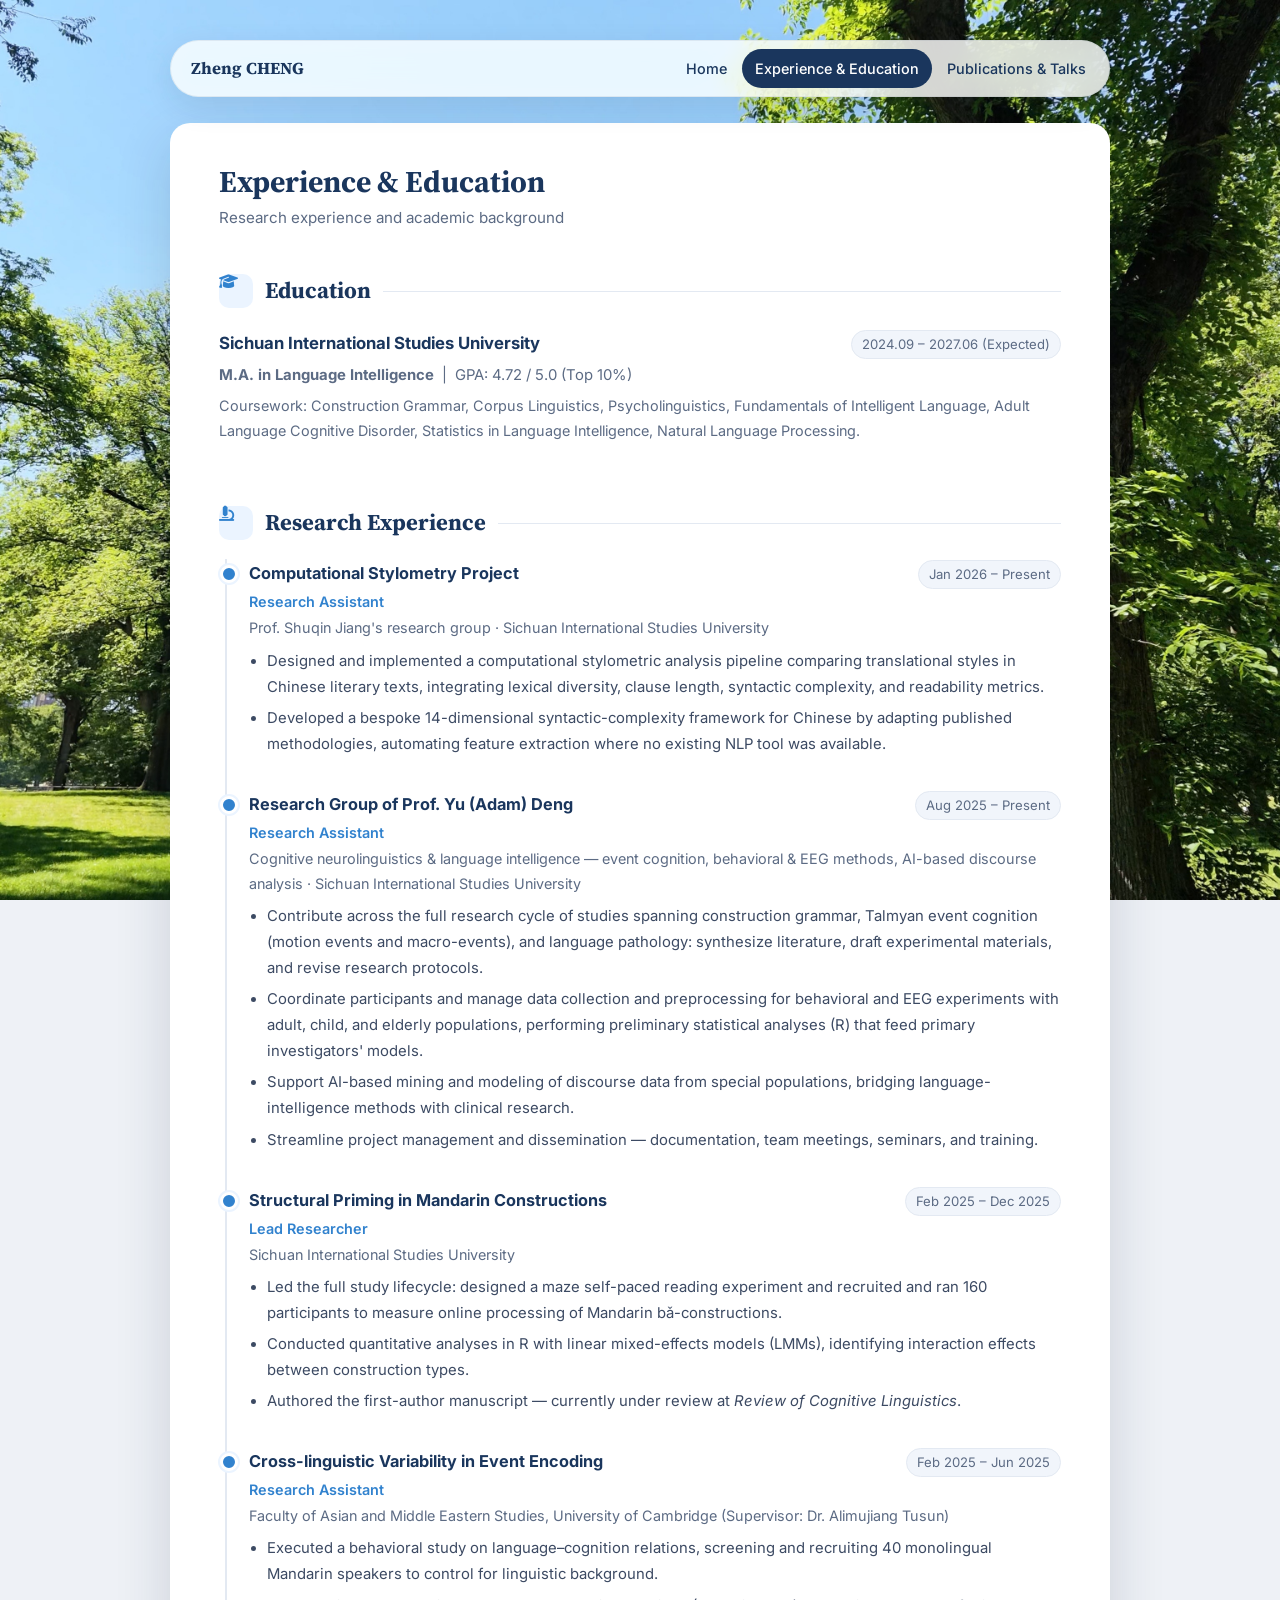
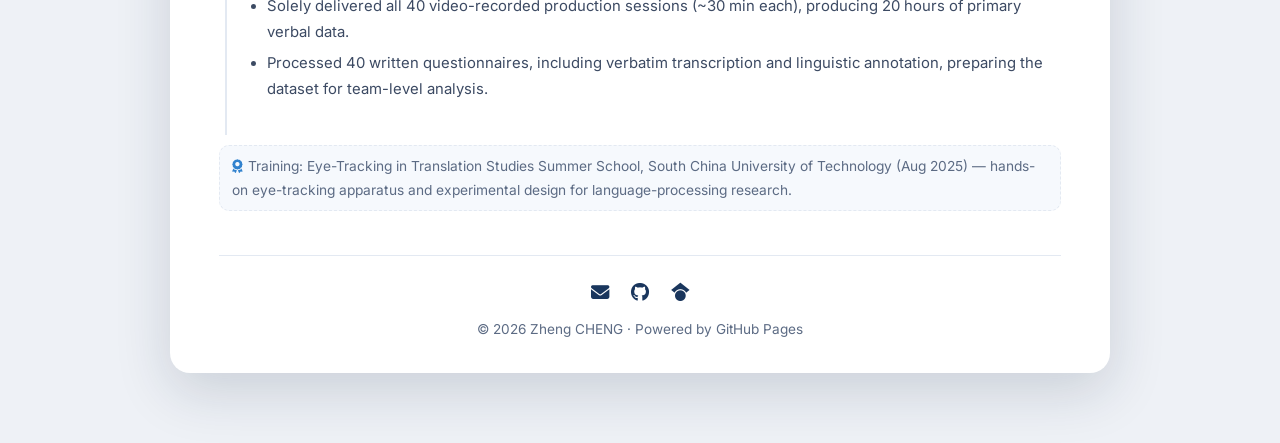
==== experience-education.html @ 296762bb "Update experience-education.html" ====
<!DOCTYPE html>
<html lang="en">
<head>
<meta charset="UTF-8">
<meta name="viewport" content="width=device-width, initial-scale=1.0">
<title>Experience &amp; Education | Zheng CHENG (William)</title>
<meta name="description" content="Research experience and education of Zheng CHENG (William) — construction grammar, psycholinguistics, event cognition.">
<!-- Same setup as index.html: optional photo.jpg / background.jpg in this folder. -->
<link rel="preconnect" href="https://fonts.googleapis.com">
<link rel="preconnect" href="https://fonts.gstatic.com" crossorigin>
<link href="https://fonts.googleapis.com/css2?family=Inter:wght@300;400;500;600;700&family=Source+Serif+4:opsz,wght@8..60,500;8..60,600;8..60,700&display=swap" rel="stylesheet">
<link rel="stylesheet" href="https://cdnjs.cloudflare.com/ajax/libs/font-awesome/6.7.2/css/all.min.css">
<link rel="stylesheet" href="style.css">
</head>
<body>

<div class="page">

  <!-- ===== top menu bar ===== -->
  <header class="topbar">
    <a class="brand" href="index.html">Zheng CHENG</a>
    <nav>
      <a href="index.html">Home</a>
      <a href="experience-education.html" class="active">Experience &amp; Education</a>
      <a href="publications-talks.html">Publications &amp; Talks</a>
    </nav>
  </header>

  <div class="card">

    <header class="page-head">
      <h1>Experience &amp; Education</h1>
      <p>Research experience and academic background</p>
    </header>

    <!-- ===== education ===== -->
    <section id="education">
      <h2><i class="fa-solid fa-graduation-cap"></i>Education</h2>

      <div class="edu">
        <div class="edu-head">
          <strong>Sichuan International Studies University</strong>
          <span class="edu-date">2024.09 – 2027.06 (Expected)</span>
        </div>
        <p class="edu-sub"><strong>M.A. in Language Intelligence</strong> &nbsp;|&nbsp; GPA: 4.72 / 5.0 (Top 10%)</p>
        <p style="font-size:.9rem;color:var(--muted);">Coursework: Construction Grammar, Corpus Linguistics, Psycholinguistics, Fundamentals of Intelligent Language, Adult Language Cognitive Disorder, Statistics in Language Intelligence, Natural Language Processing.</p>
      </div>
    </section>

    <!-- ===== research experience ===== -->
    <section id="experience">
      <h2><i class="fa-solid fa-microscope"></i>Research Experience</h2>

      <div class="exp">
        <div class="exp-head">
          <strong>Computational Stylometry Project</strong>
          <span class="edu-date">Jan 2026 – Present</span>
        </div>
        <p class="exp-role">Research Assistant</p>
        <p class="exp-org">Prof. Shuqin Jiang's research group · Sichuan International Studies University</p>
        <ul>
          <li>Designed and implemented a computational stylometric analysis pipeline comparing translational styles in Chinese literary texts, integrating lexical diversity, clause length, syntactic complexity, and readability metrics.</li>
          <li>Developed a bespoke 14-dimensional syntactic-complexity framework for Chinese by adapting published methodologies, automating feature extraction where no existing NLP tool was available.</li>
        </ul>
      </div>

      <div class="exp">
        <div class="exp-head">
          <strong>Research Group of Prof. Yu (Adam) Deng</strong>
          <span class="edu-date">Aug 2025 – Present</span>
        </div>
        <p class="exp-role">Research Assistant</p>
        <p class="exp-org">Cognitive neurolinguistics &amp; language intelligence — event cognition, behavioral &amp; EEG methods, AI-based discourse analysis · Sichuan International Studies University</p>
        <ul>
          <li>Contribute across the full research cycle of studies spanning construction grammar, Talmyan event cognition (motion events and macro-events), and language pathology: synthesize literature, draft experimental materials, and revise research protocols.</li>
          <li>Coordinate participants and manage data collection and preprocessing for behavioral and EEG experiments with adult, child, and elderly populations, performing preliminary statistical analyses (R) that feed primary investigators' models.</li>
          <li>Support AI-based mining and modeling of discourse data from special populations, bridging language-intelligence methods with clinical research.</li>
          <li>Streamline project management and dissemination — documentation, team meetings, seminars, and training.</li>
        </ul>
      </div>

      <div class="exp">
        <div class="exp-head">
          <strong>Structural Priming in Mandarin Constructions</strong>
          <span class="edu-date">Feb 2025 – Dec 2025</span>
        </div>
        <p class="exp-role">Lead Researcher</p>
        <p class="exp-org">Sichuan International Studies University</p>
        <ul>
          <li>Led the full study lifecycle: designed a maze self-paced reading experiment and recruited and ran 160 participants to measure online processing of Mandarin bǎ-constructions.</li>
          <li>Conducted quantitative analyses in R with linear mixed-effects models (LMMs), identifying interaction effects between construction types.</li>
          <li>Authored the first-author manuscript — currently under review at <em>Review of Cognitive Linguistics</em>.</li>
        </ul>
      </div>

      <div class="exp">
        <div class="exp-head">
          <strong>Cross-linguistic Variability in Event Encoding</strong>
          <span class="edu-date">Feb 2025 – Jun 2025</span>
        </div>
        <p class="exp-role">Research Assistant</p>
        <p class="exp-org">Faculty of Asian and Middle Eastern Studies, University of Cambridge (Supervisor: Dr. Alimujiang Tusun)</p>
        <ul>
          <li>Executed a behavioral study on language–cognition relations, screening and recruiting 40 monolingual Mandarin speakers to control for linguistic background.</li>
          <li>Solely delivered all 40 video-recorded production sessions (~30 min each), producing 20 hours of primary verbal data.</li>
          <li>Processed 40 written questionnaires, including verbatim transcription and linguistic annotation, preparing the dataset for team-level analysis.</li>
        </ul>
      </div>

      <p class="exp-note"><i class="fa-solid fa-award" style="color:var(--blue-600);margin-right:6px;"></i>Training: Eye-Tracking in Translation Studies Summer School, South China University of Technology (Aug 2025) — hands-on eye-tracking apparatus and experimental design for language-processing research.</p>
    </section>

    <!-- ===== footer ===== -->
    <footer>
      <div class="social">
        <a href="mailto:YGDX2013snow@gmail.com" aria-label="Email"><i class="fa-solid fa-envelope"></i></a>
        <a href="https://github.com/" target="_blank" rel="noopener" aria-label="GitHub"><i class="fa-brands fa-github"></i></a>
        <a href="#" target="_blank" rel="noopener" aria-label="Google Scholar"><i class="fa-brands fa-google-scholar"></i></a>
      </div>
      &copy; 2026 Zheng CHENG &middot; Powered by GitHub Pages
    </footer>

  </div>
</div>

</body>
</html>
---- style.css ----
/* ============================================================
   Shared styles — Zheng CHENG (William) academic homepage
   ============================================================ */
:root{
  --navy:#1a365d;
  --navy-800:#14294a;
  --blue:#2b6cb0;
  --blue-600:#3182ce;
  --blue-soft:#ebf4ff;
  --ink:#24324a;
  --muted:#5c6b84;
  --line:#e3e9f2;
  --card:#ffffff;
  --shadow:0 18px 55px rgba(20,35,60,.16);
}
*{box-sizing:border-box;margin:0;padding:0}
html{scroll-behavior:smooth}
body{
  font-family:'Inter',-apple-system,BlinkMacSystemFont,'Segoe UI',Roboto,Helvetica,Arial,sans-serif;
  color:var(--ink);
  line-height:1.75;
  /*
    ===== BACKGROUND IMAGE =====
    1. Pick any image (photo / abstract / gradient).
    2. Rename it exactly to:  background.jpg
    3. Upload it to the same folder as this page on GitHub.
    If the image is missing, the light neutral background below is
    used instead. To use a different filename, just edit the url() line.
  */
  background-color:#eef1f6;
  background-image:url("background.jpg");
  background-repeat:no-repeat;
  background-position:center center;
  background-size:cover;
  background-attachment:fixed;
  min-height:100vh;
}
.page{max-width:980px;margin:0 auto;padding:40px 20px 70px;}
.card{
  background:var(--card);
  border-radius:20px;
  padding:36px 48px 30px;
  box-shadow:var(--shadow);
  border:1px solid rgba(255,255,255,.7);
  animation:rise .5s ease-out;
}
@keyframes rise{from{opacity:0;transform:translateY(14px)}to{opacity:1;transform:none}}

/* ---------- top menu bar ---------- */
.topbar{
  position:sticky;top:12px;z-index:60;
  display:flex;align-items:center;justify-content:space-between;gap:16px;
  background:rgba(255,255,255,.82);
  backdrop-filter:blur(14px) saturate(1.5);
  -webkit-backdrop-filter:blur(14px) saturate(1.5);
  border:1px solid rgba(26,54,93,.08);
  border-radius:999px;
  padding:8px 10px 8px 20px;
  margin-bottom:26px;
  box-shadow:0 10px 30px rgba(20,35,60,.10);
}
.topbar .brand{
  font-family:'Source Serif 4',Georgia,serif;
  font-weight:700;font-size:1.05rem;
  color:var(--navy);text-decoration:none;white-space:nowrap;
}
.topbar nav{display:flex;flex-wrap:wrap;gap:2px;}
.topbar nav a{
  color:var(--navy);text-decoration:none;
  font-size:.9rem;font-weight:500;
  padding:7px 13px;border-radius:999px;transition:.2s;
}
.topbar nav a:hover{background:var(--blue-soft);color:var(--blue-600);}
.topbar nav a.active{background:var(--navy);color:#fff;}

/* ---------- page heading (sub pages) ---------- */
.page-head{margin:4px 0 22px;}
.page-head h1{
  font-family:'Source Serif 4',Georgia,serif;
  font-size:1.9rem;color:var(--navy);line-height:1.2;
}
.page-head p{color:var(--muted);font-size:.95rem;margin-top:4px;}

/* ---------- hero ---------- */
.hero{display:flex;gap:36px;align-items:flex-start;padding:8px 0 10px;}
.hero-text{flex:1;min-width:0;}
.name{
  font-family:'Source Serif 4',Georgia,serif;
  font-size:2.35rem;font-weight:700;color:var(--navy);
  line-height:1.15;letter-spacing:-.01em;
}
.name .william{color:var(--muted);font-weight:500;font-size:1.45rem;}
.subtitle{font-size:1.08rem;color:var(--blue-600);font-weight:600;margin:8px 0 2px;}
.affil{color:var(--muted);font-size:.97rem;}
.contact{list-style:none;margin-top:16px;display:flex;flex-wrap:wrap;gap:8px 22px;}
.contact li{display:flex;align-items:center;gap:9px;font-size:.92rem;color:var(--muted);}
.contact a{color:var(--navy);text-decoration:none;border-bottom:1px dashed transparent;transition:.2s;}
.contact a:hover{color:var(--blue-600);border-bottom-color:var(--blue-600);}
.contact i{width:18px;text-align:center;color:var(--blue-600);}
/*
  ===== AVATAR / PHOTO =====
  1. Put your photo in the same folder and name it exactly: photo.jpg
  2. Upload it to the same folder on GitHub.
  If it is missing, the "ZC" initials avatar is shown instead.
*/
.avatar{
  width:118px;height:118px;border-radius:34%;
  object-fit:cover;flex-shrink:0;
  border:4px solid #fff;
  box-shadow:0 12px 30px rgba(20,35,60,.20);
  background:linear-gradient(140deg,var(--navy-800),var(--blue));
}
.avatar-fallback{
  display:none;align-items:center;justify-content:center;
  font-family:'Source Serif 4',Georgia,serif;
  font-size:2.2rem;font-weight:600;color:#fff;
}

/* ---------- sections ---------- */
section{margin-top:40px;scroll-margin-top:110px;}
h2{
  display:flex;align-items:center;gap:12px;
  font-family:'Source Serif 4',Georgia,serif;
  font-size:1.42rem;color:var(--navy);margin-bottom:16px;
}
h2 i{
  display:inline-flex;align-items:center;justify-content:center;
  width:34px;height:34px;border-radius:10px;
  background:var(--blue-soft);color:var(--blue-600);
  font-size:.95rem;flex-shrink:0;
}
h2::after{content:"";flex:1;height:1px;background:var(--line);}
h3{font-size:1rem;color:var(--navy);margin:0 0 8px;}

/* ---------- interests ---------- */
.about-text{font-size:.96rem;color:#3c4a63;}
.tags{display:flex;flex-wrap:wrap;gap:8px;margin-top:14px;}
.tag{
  background:var(--blue-soft);color:var(--navy);
  border:1px solid #d6e6f8;
  padding:5px 14px;border-radius:999px;
  font-size:.87rem;font-weight:500;
}

/* ---------- education ---------- */
.edu{padding:2px 0 20px;}
.edu-head{display:flex;justify-content:space-between;align-items:baseline;gap:12px;}
.edu-head strong{font-size:1.05rem;color:var(--navy);}
.edu-date{
  flex-shrink:0;font-size:.82rem;color:var(--muted);
  background:#f1f5fb;border:1px solid var(--line);
  padding:2px 10px;border-radius:999px;white-space:nowrap;
}
.edu-sub{color:var(--muted);font-size:.93rem;margin:3px 0 5px;}

/* ---------- experience timeline ---------- */
.exp{
  position:relative;padding:0 0 28px 22px;
  border-left:2px solid var(--line);margin-left:6px;
}
.exp:last-child{padding-bottom:2px;}
.exp::before{
  content:"";position:absolute;left:-7px;top:6px;
  width:12px;height:12px;border-radius:50%;
  background:var(--blue-600);border:3px solid #fff;
  box-shadow:0 0 0 2px var(--blue-soft);
}
.exp-head{display:flex;justify-content:space-between;align-items:baseline;gap:10px;flex-wrap:wrap;}
.exp-head strong{color:var(--navy);font-size:1.02rem;}
.exp-role{color:var(--blue-600);font-weight:600;font-size:.9rem;}
.exp-org{color:var(--muted);font-size:.9rem;margin:1px 0 7px;}
.exp ul{padding-left:18px;font-size:.93rem;color:#3c4a63;}
.exp li{margin-bottom:5px;}
.exp-note{
  margin-top:10px;font-size:.86rem;color:var(--muted);
  background:#f6f9fd;border:1px dashed var(--line);
  border-radius:10px;padding:8px 12px;
}

/* ---------- publications ---------- */
.pub{
  border:1px solid var(--line);border-left:4px solid var(--blue-600);
  border-radius:10px;background:#fcfdff;
  padding:13px 16px 13px 18px;margin-bottom:10px;font-size:.94rem;
}
.pub .status{
  display:inline-block;font-size:.72rem;font-weight:600;letter-spacing:.04em;
  padding:2px 10px;border-radius:999px;margin-bottom:6px;
}
.status.under-review{background:#fef3c7;color:#92400e;}
.status.manuscript{background:#e0e7ff;color:#3730a3;}
.status.thesis{background:#dcfce7;color:#166534;}

/* ---------- talks ---------- */
.talk-list{list-style:none;}
.talk-list li{padding:10px 0;border-bottom:1px dashed var(--line);font-size:.93rem;}
.talk-list li:last-child{border-bottom:none;}
.talk-list .conf{color:var(--muted);}
.talk-list .year{float:right;color:var(--muted);font-size:.84rem;}

/* ---------- skills / badges ---------- */
.skills{display:grid;grid-template-columns:1fr 1fr;gap:14px;}
.skill-card{border:1px solid var(--line);border-radius:12px;padding:14px 16px;background:#fcfdff;}
.skill-card h3{display:flex;align-items:center;gap:9px;font-size:.95rem;}
.skill-card h3 i{color:var(--blue-600);width:17px;}
.skill-card p{font-size:.9rem;color:#3c4a63;}
.badge-list{list-style:none;display:grid;grid-template-columns:1fr 1fr;gap:6px 20px;font-size:.92rem;}
.badge-list li{display:flex;gap:9px;align-items:center;color:#3c4a63;}
.badge-list i{color:var(--blue-600);width:16px;}

/* ---------- footer ---------- */
footer{
  margin-top:44px;padding-top:20px;
  border-top:1px solid var(--line);
  text-align:center;color:var(--muted);font-size:.85rem;
}
footer .social{margin-bottom:10px;}
footer .social a{color:var(--navy);font-size:1.15rem;margin:0 9px;text-decoration:none;transition:.2s;}
footer .social a:hover{color:var(--blue-600);}

/* ---------- responsive ---------- */
@media (max-width:760px){
  .page{padding:20px 12px 56px;}
  .card{padding:26px 20px 22px;border-radius:16px;}
  .topbar{flex-direction:column;align-items:stretch;gap:8px;border-radius:18px;padding:12px 14px;}
  .topbar nav{overflow-x:auto;flex-wrap:nowrap;padding-bottom:2px;}
  .topbar nav a{white-space:nowrap;padding:6px 12px;}
  .hero{flex-direction:column-reverse;gap:18px;}
  .name{font-size:1.85rem;}
  .name .william{font-size:1.15rem;}
  .skills,.badge-list{grid-template-columns:1fr;}
  .exp-head,.edu-head{flex-direction:column;align-items:flex-start;gap:2px;}
  .talk-list .year{float:none;display:inline-block;margin-left:6px;}
  body{background-attachment:scroll;}
}
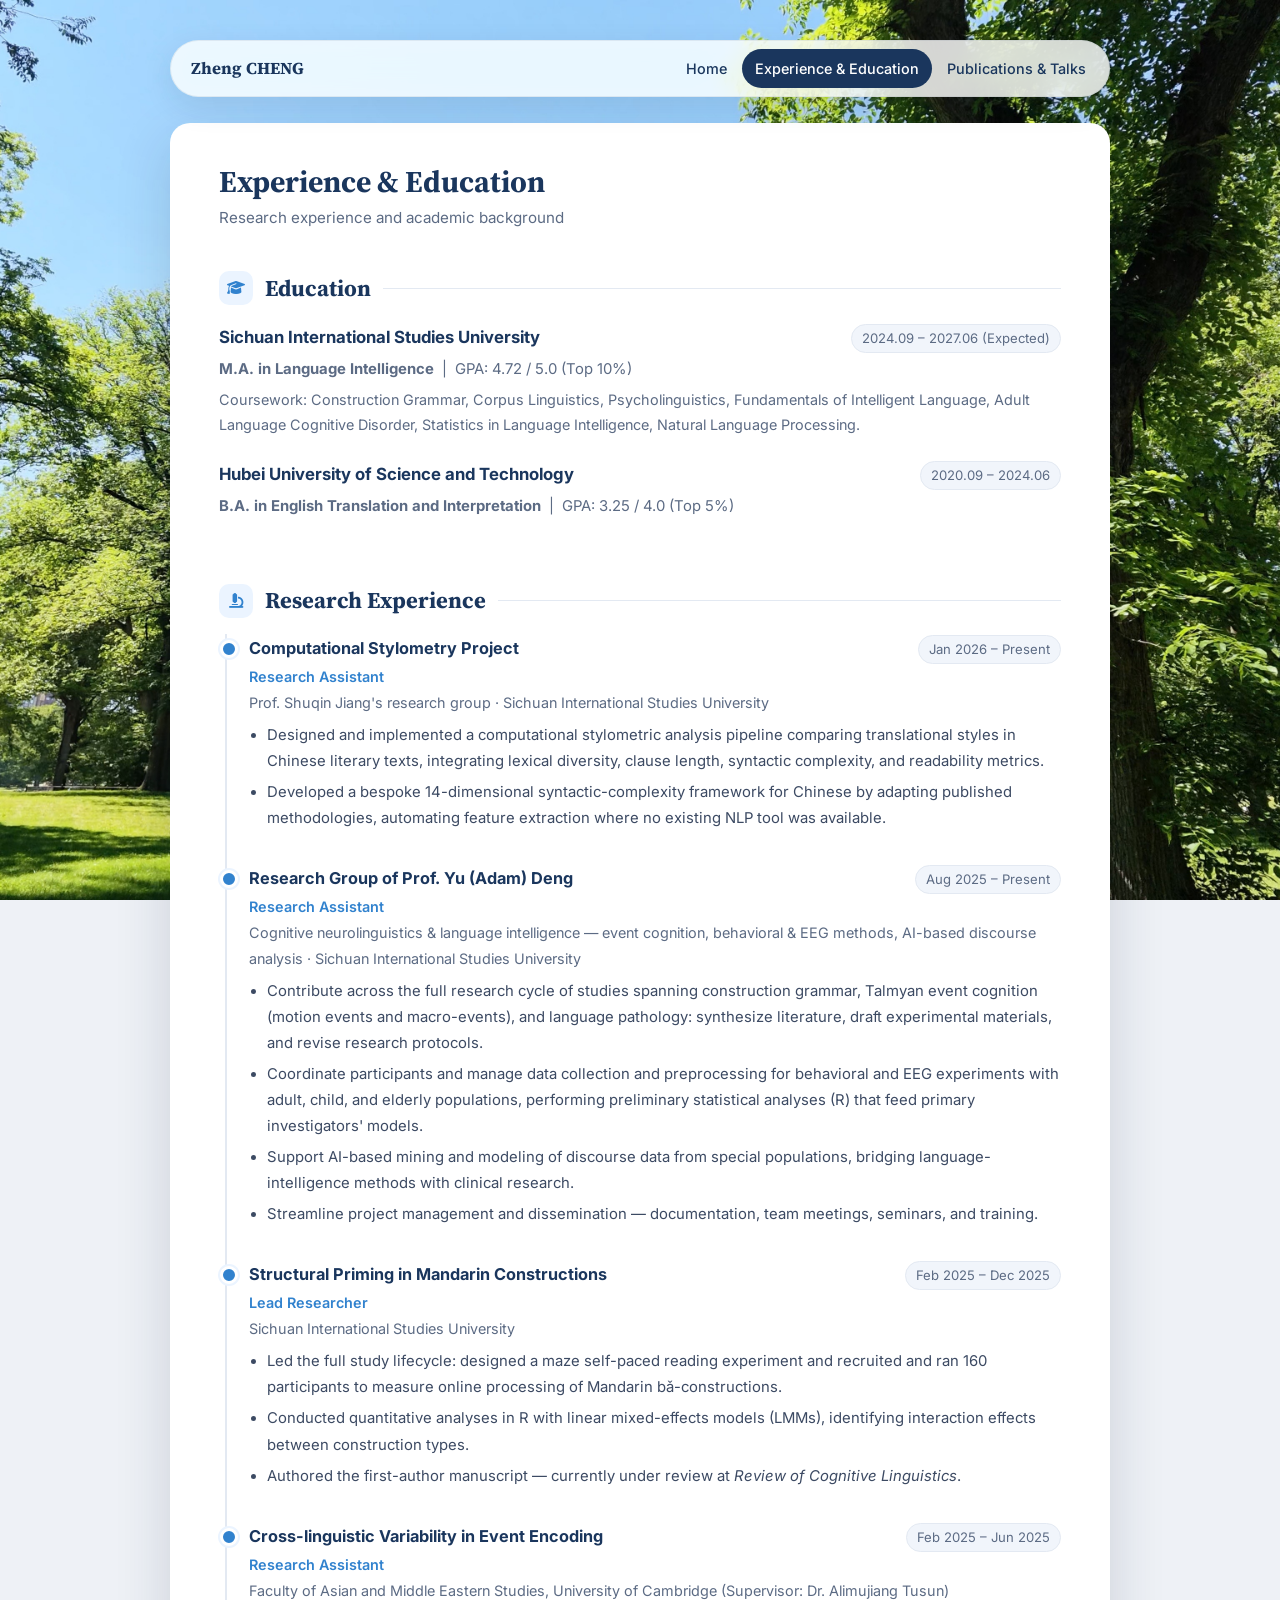
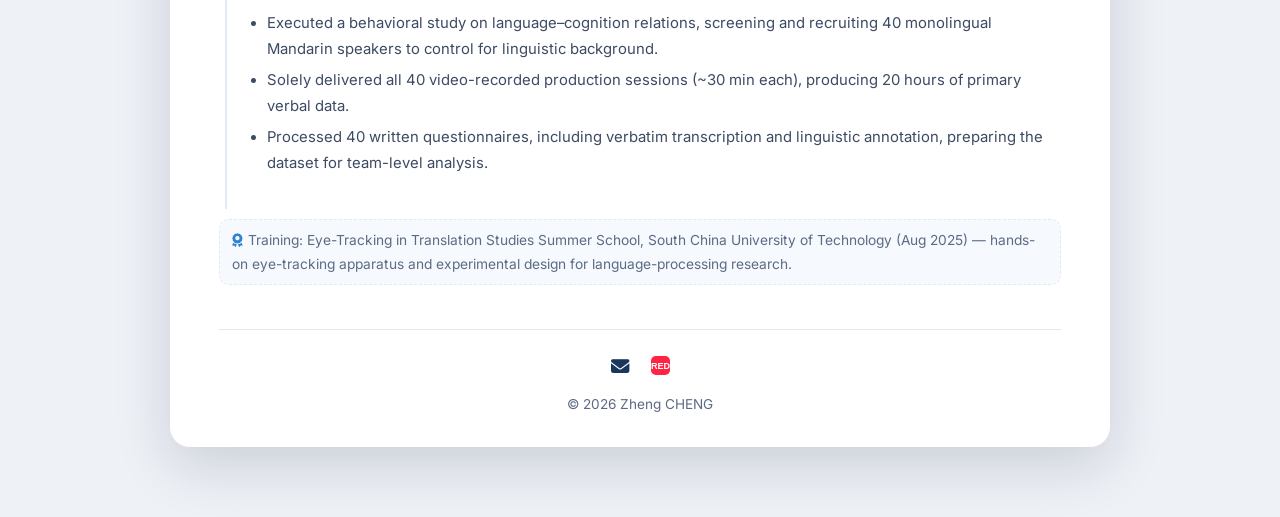
==== commit f1595e9e: "Add files via upload" ====
--- a/experience-education.html
+++ b/experience-education.html
@@ -44,6 +44,14 @@
         </div>
         <p class="edu-sub"><strong>M.A. in Language Intelligence</strong> &nbsp;|&nbsp; GPA: 4.72 / 5.0 (Top 10%)</p>
         <p style="font-size:.9rem;color:var(--muted);">Coursework: Construction Grammar, Corpus Linguistics, Psycholinguistics, Fundamentals of Intelligent Language, Adult Language Cognitive Disorder, Statistics in Language Intelligence, Natural Language Processing.</p>
+      </div>
+
+      <div class="edu">
+        <div class="edu-head">
+          <strong>Hubei University of Science and Technology</strong>
+          <span class="edu-date">2020.09 – 2024.06</span>
+        </div>
+        <p class="edu-sub"><strong>B.A. in English Translation and Interpretation</strong> &nbsp;|&nbsp; GPA: 3.25 / 4.0 (Top 5%)</p>
       </div>
     </section>
 
@@ -114,10 +122,14 @@
     <footer>
       <div class="social">
         <a href="mailto:YGDX2013snow@gmail.com" aria-label="Email"><i class="fa-solid fa-envelope"></i></a>
-        <a href="https://github.com/" target="_blank" rel="noopener" aria-label="GitHub"><i class="fa-brands fa-github"></i></a>
-        <a href="#" target="_blank" rel="noopener" aria-label="Google Scholar"><i class="fa-brands fa-google-scholar"></i></a>
+        <a href="https://xhslink.cn/m/6jIp3ClYBVU" target="_blank" rel="noopener" aria-label="Xiaohongshu" title="小红书">
+          <svg viewBox="0 0 24 24" width="19" height="19" xmlns="http://www.w3.org/2000/svg" role="img">
+            <rect width="24" height="24" rx="6" fill="#FF2442"/>
+            <text x="12" y="16.5" text-anchor="middle" font-family="'Arial Black',Arial,sans-serif" font-size="11.5" font-weight="900" fill="#ffffff">RED</text>
+          </svg>
+        </a>
       </div>
-      &copy; 2026 Zheng CHENG &middot; Powered by GitHub Pages
+      &copy; 2026 Zheng CHENG
     </footer>
 
   </div>
--- a/style.css
+++ b/style.css
@@ -98,22 +98,37 @@
 .contact a:hover{color:var(--blue-600);border-bottom-color:var(--blue-600);}
 .contact i{width:18px;text-align:center;color:var(--blue-600);}
 /*
-  ===== AVATAR / PHOTO =====
-  1. Put your photo in the same folder and name it exactly: photo.jpg
-  2. Upload it to the same folder on GitHub.
-  If it is missing, the "ZC" initials avatar is shown instead.
+  ===== AVATAR =====
+  Video: avatar.mp4 (or avatar.mov) — looping clip, H.264 recommended.
+  Photo: photo.jpg — shown when the video cannot play (your avatar).
+  If both are missing, the "ZC" initials are shown.
 */
+.avatar-wrap{position:relative;flex-shrink:0;width:118px;height:118px;}
 .avatar{
   width:118px;height:118px;border-radius:34%;
-  object-fit:cover;flex-shrink:0;
+  object-fit:cover;object-position:center;
+  display:block;position:relative;z-index:1;
   border:4px solid #fff;
   box-shadow:0 12px 30px rgba(20,35,60,.20);
   background:linear-gradient(140deg,var(--navy-800),var(--blue));
 }
 .avatar-fallback{
+  position:absolute;inset:0;width:100%;height:100%;
+  object-fit:cover;object-position:center;
+  display:none;z-index:1;
+  border-radius:34%;border:4px solid #fff;
+  box-shadow:0 12px 30px rgba(20,35,60,.20);
+  background:linear-gradient(140deg,var(--navy-800),var(--blue));
+}
+.avatar-initials{
+  position:absolute;inset:0;
   display:none;align-items:center;justify-content:center;
-  font-family:'Source Serif 4',Georgia,serif;
-  font-size:2.2rem;font-weight:600;color:#fff;
+  z-index:1;
+  border-radius:34%;border:4px solid #fff;
+  box-shadow:0 12px 30px rgba(20,35,60,.20);
+  background:linear-gradient(140deg,var(--navy-800),var(--blue));
+  font-family:'Source Serif 4',Georgia,serif;
+  font-size:2.2rem;font-weight:600;line-height:1;color:#fff;
 }
 
 /* ---------- sections ---------- */
@@ -122,13 +137,19 @@
   display:flex;align-items:center;gap:12px;
   font-family:'Source Serif 4',Georgia,serif;
   font-size:1.42rem;color:var(--navy);margin-bottom:16px;
+  line-height:1.35;
 }
 h2 i{
-  display:inline-flex;align-items:center;justify-content:center;
   width:34px;height:34px;border-radius:10px;
   background:var(--blue-soft);color:var(--blue-600);
-  font-size:.95rem;flex-shrink:0;
-}
+  font-size:.9rem;flex-shrink:0;
+}
+/* higher specificity than FontAwesome's .fa-solid rule so the
+   icon glyph is truly centered inside the rounded square */
+h2 i.fa-solid, h2 i.fa-regular, h2 i.fa-brands{
+  display:inline-block;text-align:center;line-height:34px;
+}
+h2 i::before{line-height:1;}
 h2::after{content:"";flex:1;height:1px;background:var(--line);}
 h3{font-size:1rem;color:var(--navy);margin:0 0 8px;}
 
@@ -207,6 +228,7 @@
 .badge-list{list-style:none;display:grid;grid-template-columns:1fr 1fr;gap:6px 20px;font-size:.92rem;}
 .badge-list li{display:flex;gap:9px;align-items:center;color:#3c4a63;}
 .badge-list i{color:var(--blue-600);width:16px;}
+.badge-list li.full{grid-column:1 / -1;align-items:flex-start;}
 
 /* ---------- footer ---------- */
 footer{
@@ -217,6 +239,7 @@
 footer .social{margin-bottom:10px;}
 footer .social a{color:var(--navy);font-size:1.15rem;margin:0 9px;text-decoration:none;transition:.2s;}
 footer .social a:hover{color:var(--blue-600);}
+footer .social a svg{vertical-align:-2px;}
 
 /* ---------- responsive ---------- */
 @media (max-width:760px){
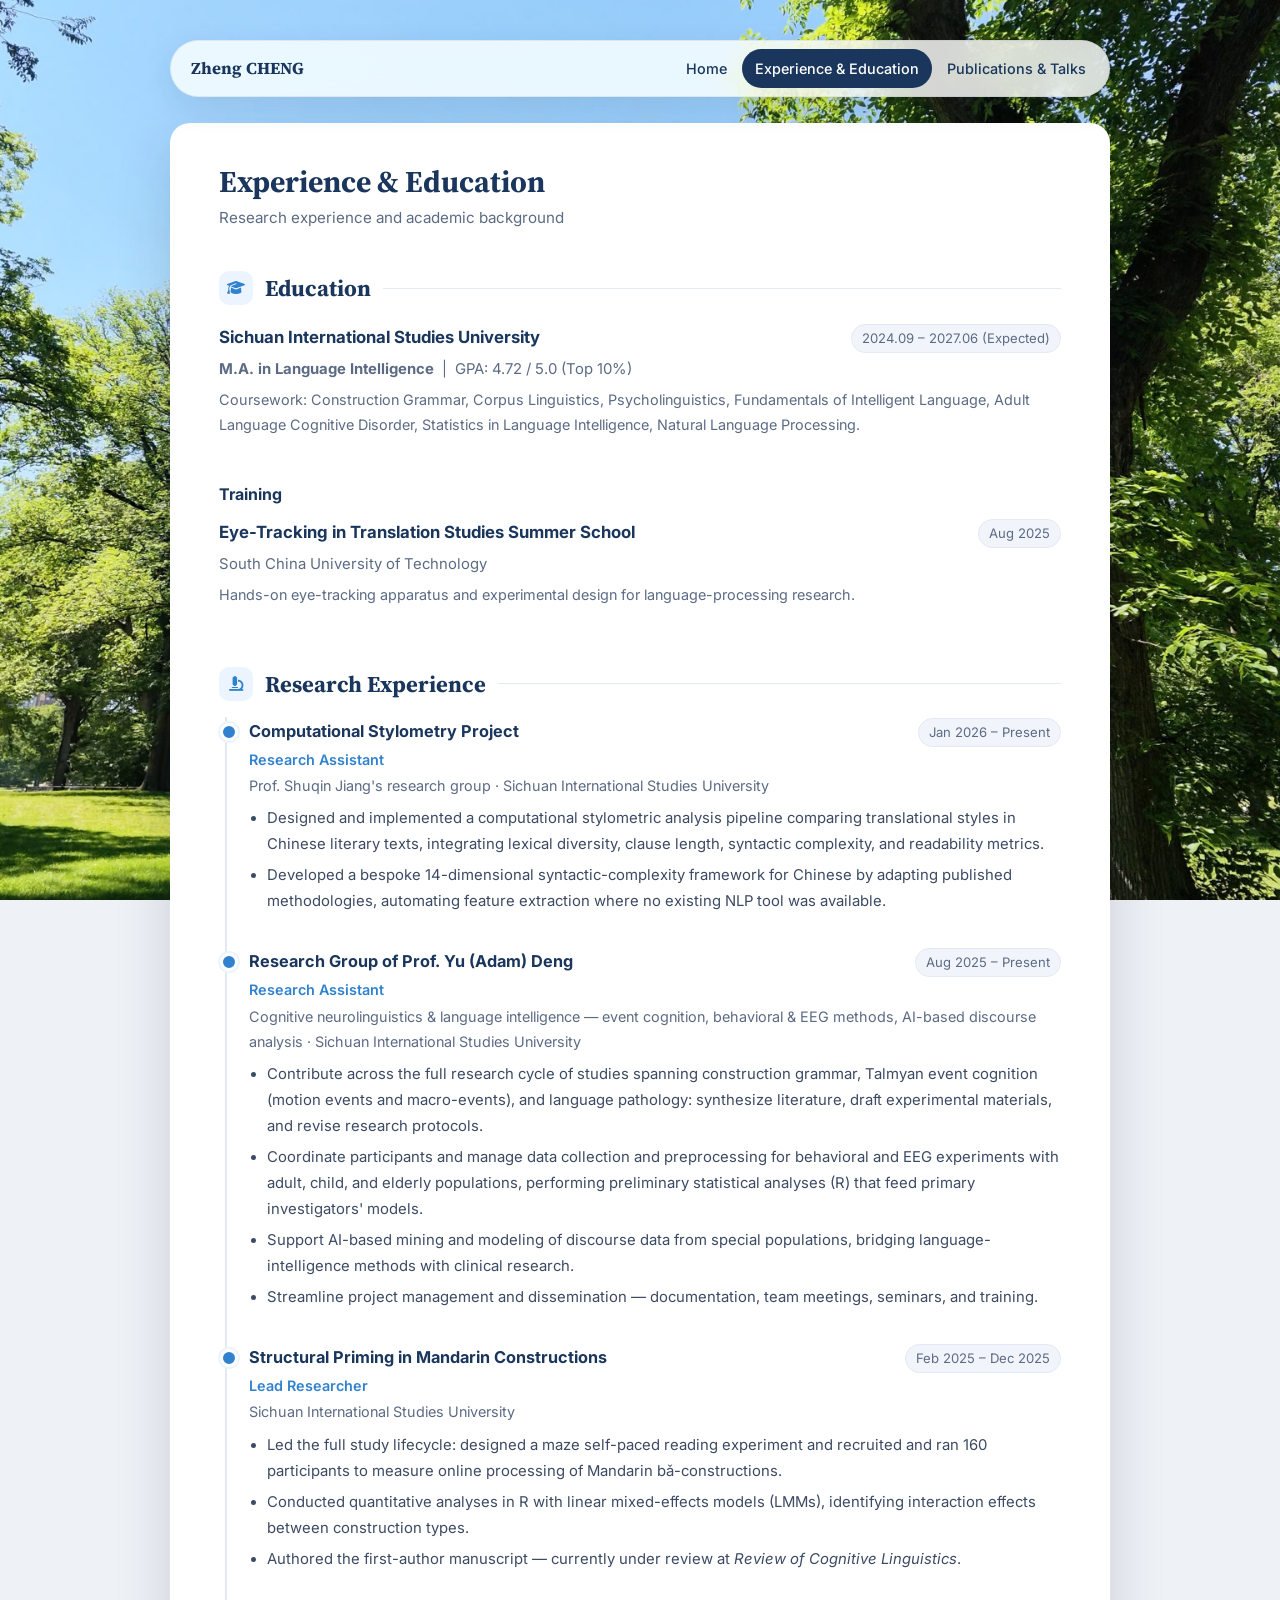
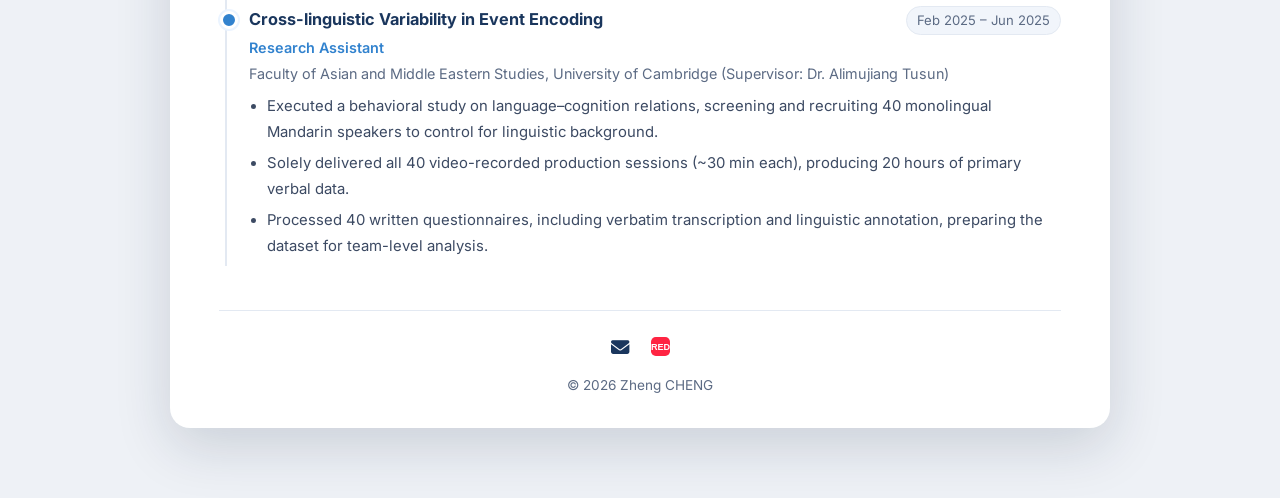
==== commit 9be599a5: "Add files via upload" ====
--- a/experience-education.html
+++ b/experience-education.html
@@ -46,12 +46,14 @@
         <p style="font-size:.9rem;color:var(--muted);">Coursework: Construction Grammar, Corpus Linguistics, Psycholinguistics, Fundamentals of Intelligent Language, Adult Language Cognitive Disorder, Statistics in Language Intelligence, Natural Language Processing.</p>
       </div>
 
+      <h3 style="margin-top:22px;">Training</h3>
       <div class="edu">
         <div class="edu-head">
-          <strong>Hubei University of Science and Technology</strong>
-          <span class="edu-date">2020.09 – 2024.06</span>
+          <strong>Eye-Tracking in Translation Studies Summer School</strong>
+          <span class="edu-date">Aug 2025</span>
         </div>
-        <p class="edu-sub"><strong>B.A. in English Translation and Interpretation</strong> &nbsp;|&nbsp; GPA: 3.25 / 4.0 (Top 5%)</p>
+        <p class="edu-sub">South China University of Technology</p>
+        <p style="font-size:.9rem;color:var(--muted);">Hands-on eye-tracking apparatus and experimental design for language-processing research.</p>
       </div>
     </section>
 
@@ -115,7 +117,6 @@
         </ul>
       </div>
 
-      <p class="exp-note"><i class="fa-solid fa-award" style="color:var(--blue-600);margin-right:6px;"></i>Training: Eye-Tracking in Translation Studies Summer School, South China University of Technology (Aug 2025) — hands-on eye-tracking apparatus and experimental design for language-processing research.</p>
     </section>
 
     <!-- ===== footer ===== -->
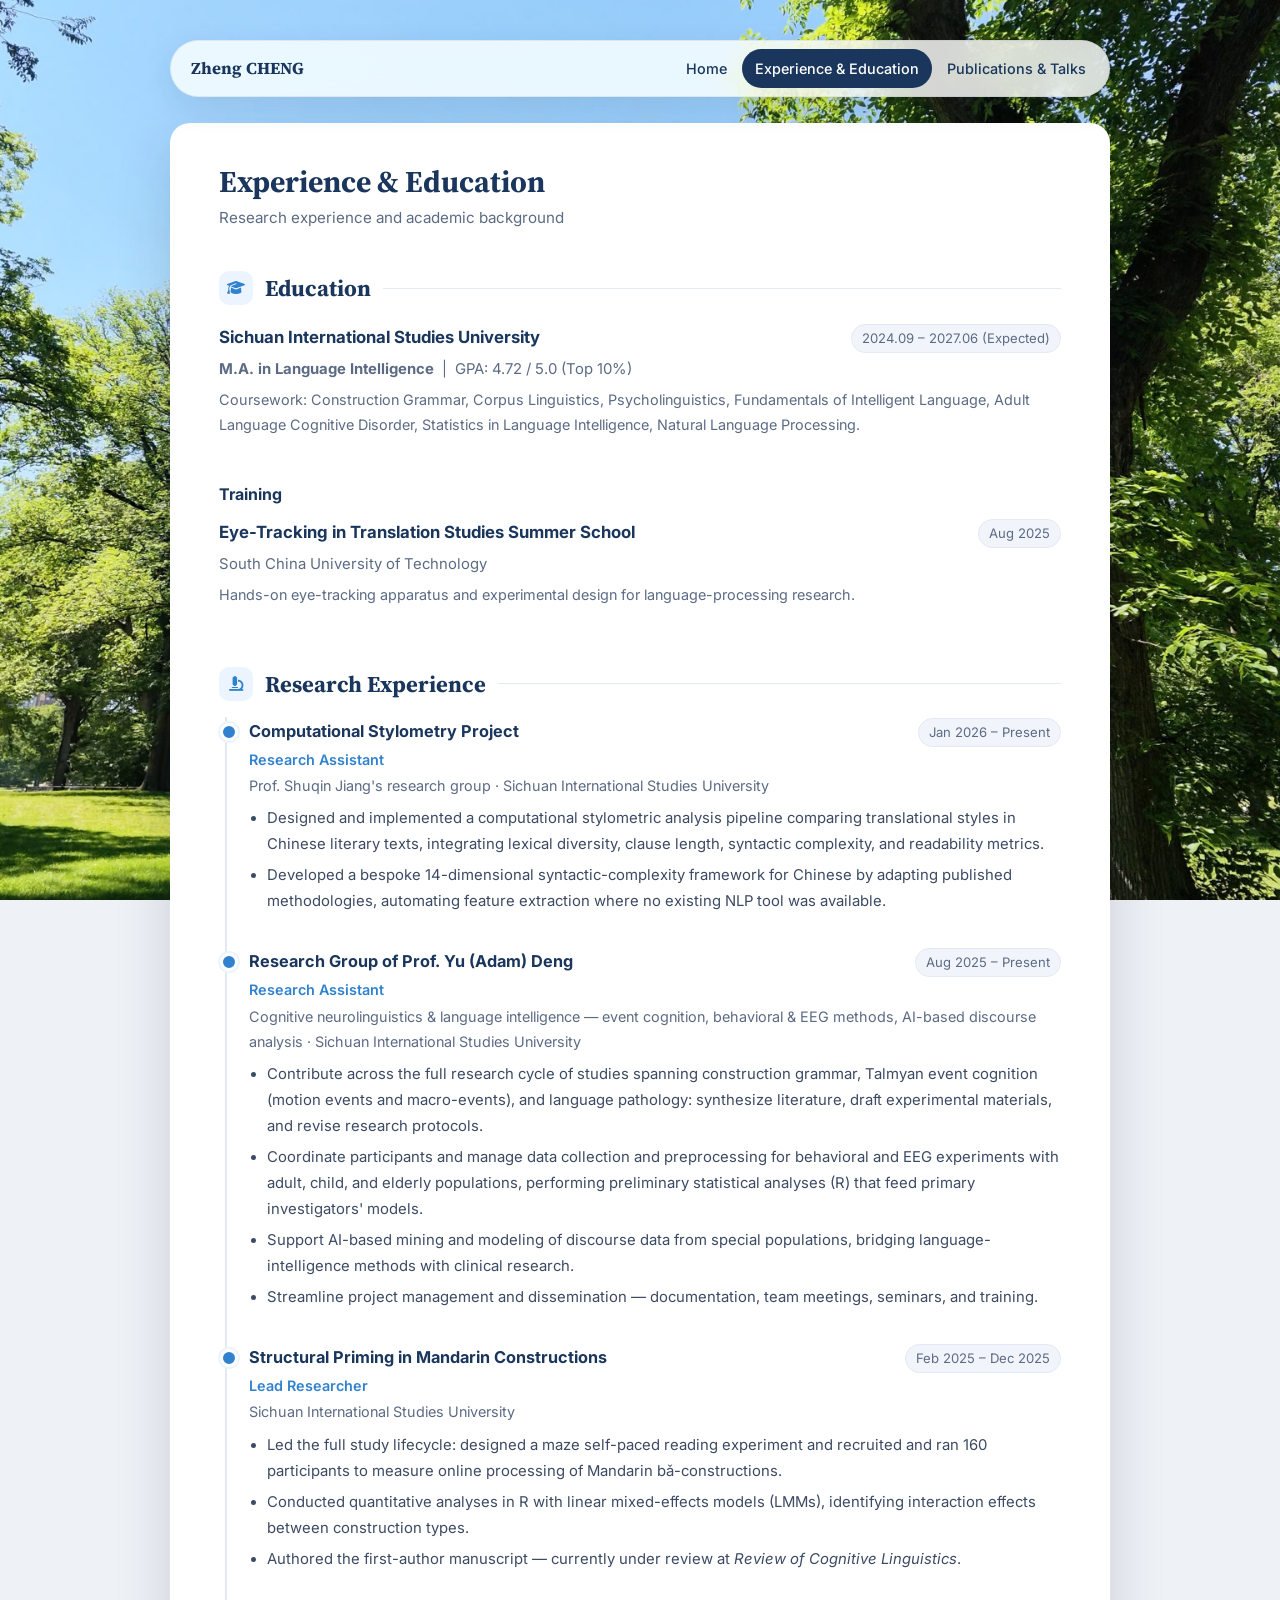
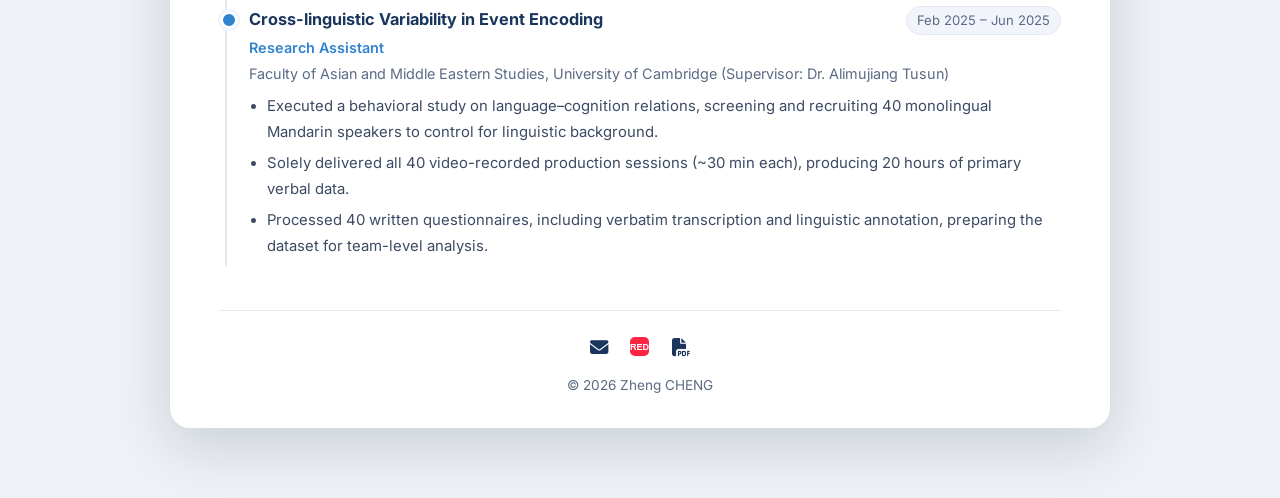
==== commit 669b2a4a: "Add files via upload" ====
--- a/experience-education.html
+++ b/experience-education.html
@@ -129,6 +129,7 @@
             <text x="12" y="16.5" text-anchor="middle" font-family="'Arial Black',Arial,sans-serif" font-size="11.5" font-weight="900" fill="#ffffff">RED</text>
           </svg>
         </a>
+        <a href="cv.pdf" download aria-label="Curriculum Vitae (CV)" title="Curriculum Vitae (CV)"><i class="fa-solid fa-file-pdf"></i></a>
       </div>
       &copy; 2026 Zheng CHENG
     </footer>
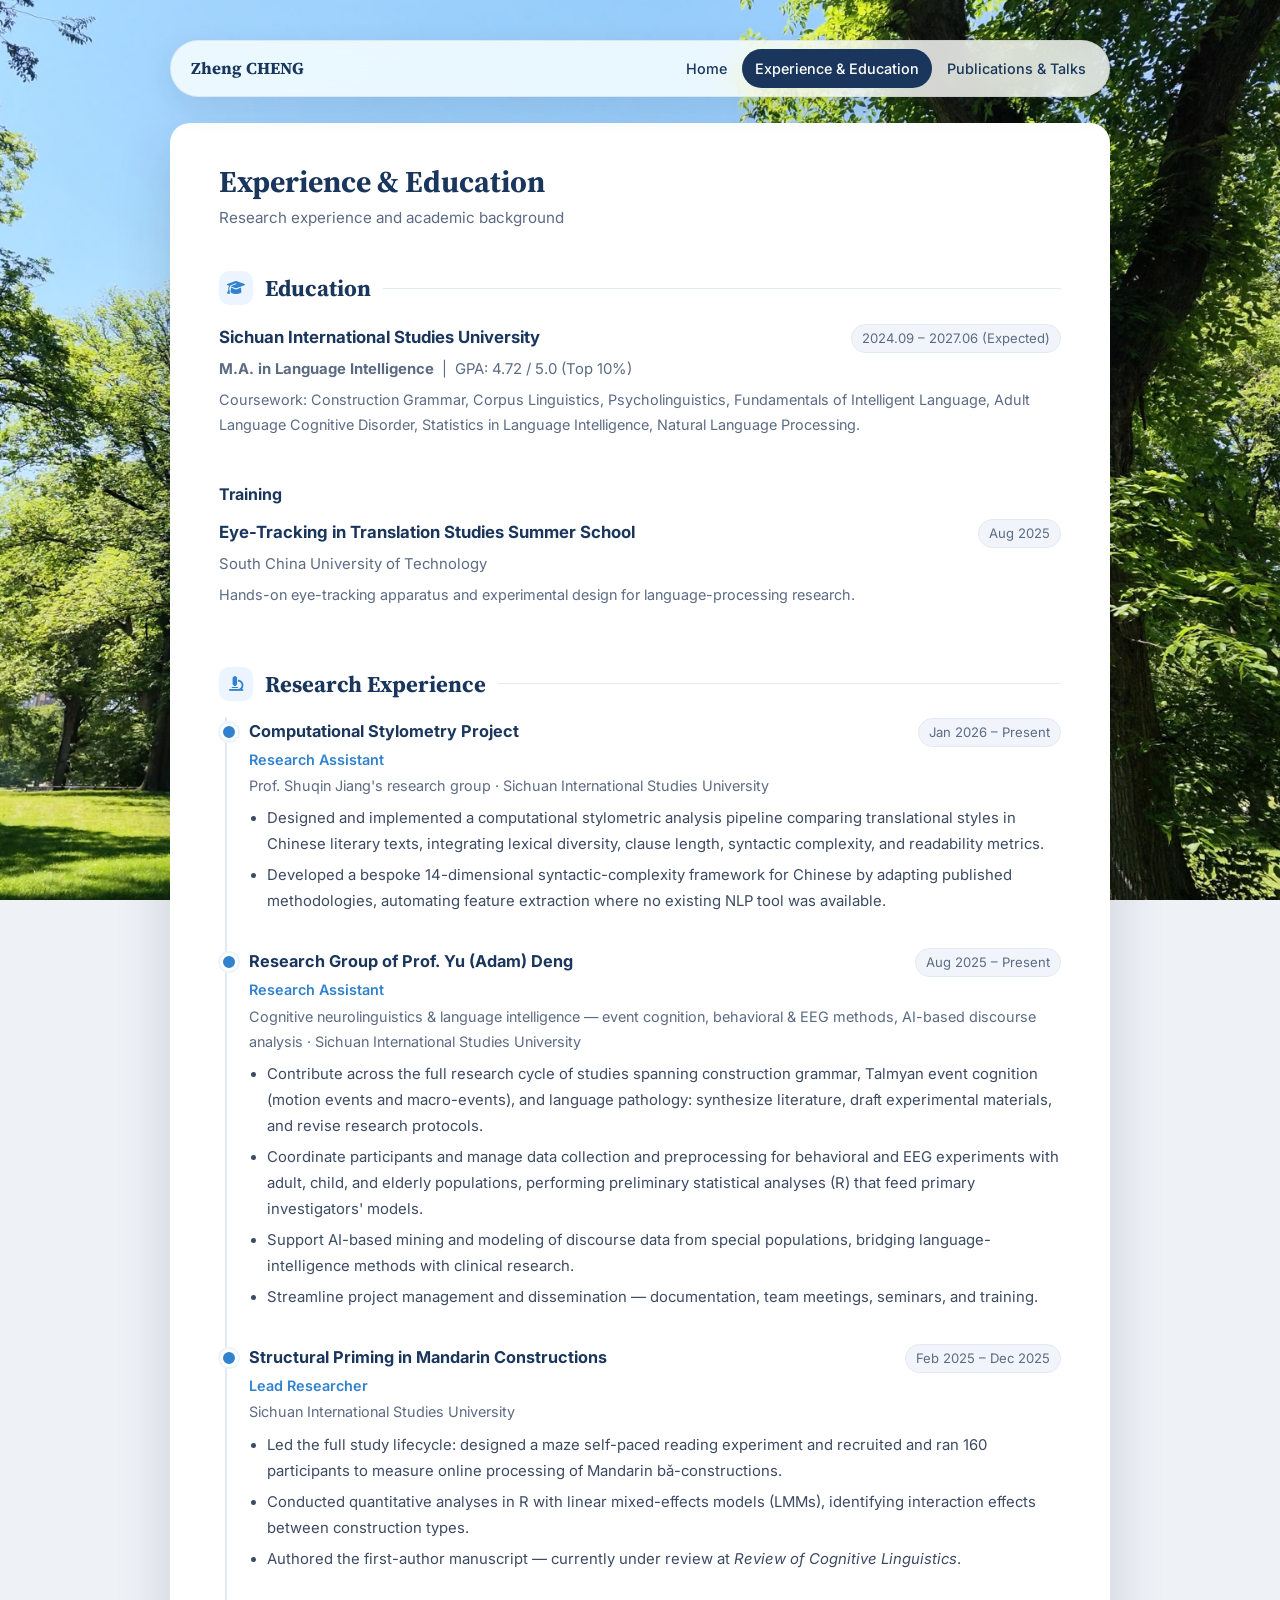
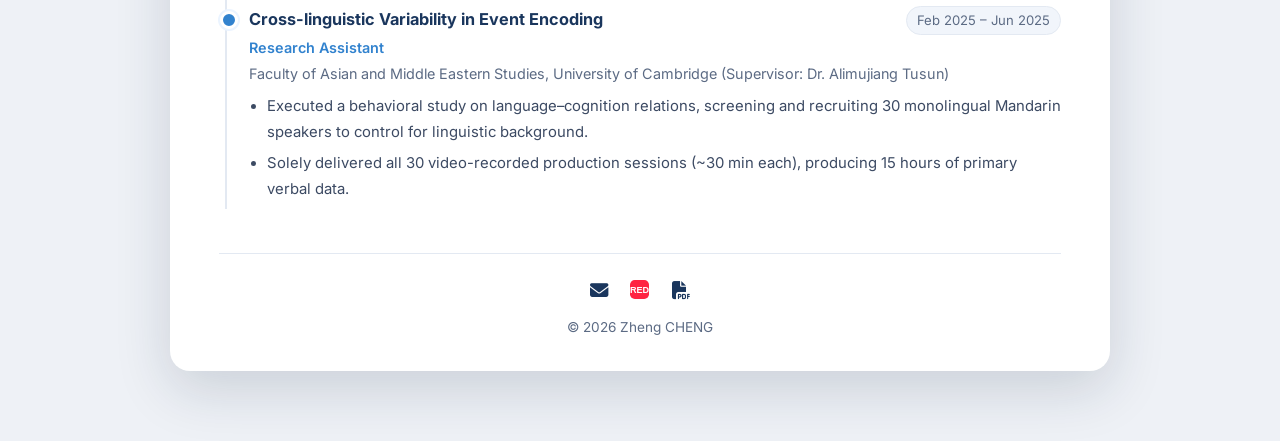
==== commit 8042eddd: "Update experience-education.html" ====
--- a/experience-education.html
+++ b/experience-education.html
@@ -111,9 +111,8 @@
         <p class="exp-role">Research Assistant</p>
         <p class="exp-org">Faculty of Asian and Middle Eastern Studies, University of Cambridge (Supervisor: Dr. Alimujiang Tusun)</p>
         <ul>
-          <li>Executed a behavioral study on language–cognition relations, screening and recruiting 40 monolingual Mandarin speakers to control for linguistic background.</li>
-          <li>Solely delivered all 40 video-recorded production sessions (~30 min each), producing 20 hours of primary verbal data.</li>
-          <li>Processed 40 written questionnaires, including verbatim transcription and linguistic annotation, preparing the dataset for team-level analysis.</li>
+          <li>Executed a behavioral study on language–cognition relations, screening and recruiting 30 monolingual Mandarin speakers to control for linguistic background.</li>
+          <li>Solely delivered all 30 video-recorded production sessions (~30 min each), producing 15 hours of primary verbal data.</li>
         </ul>
       </div>
 
@@ -129,7 +128,7 @@
             <text x="12" y="16.5" text-anchor="middle" font-family="'Arial Black',Arial,sans-serif" font-size="11.5" font-weight="900" fill="#ffffff">RED</text>
           </svg>
         </a>
-        <a href="cv.pdf" download aria-label="Curriculum Vitae (CV)" title="Curriculum Vitae (CV)"><i class="fa-solid fa-file-pdf"></i></a>
+        <a href="Zheng%20Cheng%20%28William%29_CV.pdf" target="_blank" rel="noopener" aria-label="Curriculum Vitae (CV)" title="Curriculum Vitae (CV)"><i class="fa-solid fa-file-pdf"></i></a>
       </div>
       &copy; 2026 Zheng CHENG
     </footer>
--- a/style.css
+++ b/style.css
@@ -212,6 +212,17 @@
 .status.manuscript{background:#e0e7ff;color:#3730a3;}
 .status.thesis{background:#dcfce7;color:#166534;}
 
+/* ---------- PDF badge on publications ---------- */
+.pub-pdf{
+  display:inline-flex;align-items:center;gap:5px;
+  margin-left:6px;
+  padding:2px 10px;border-radius:999px;
+  background:#fee2e2;color:#dc2626;
+  font-size:.72rem;font-weight:700;letter-spacing:.03em;text-decoration:none;
+  vertical-align:1px;white-space:nowrap;transition:.2s;
+}
+.pub-pdf:hover{background:#dc2626;color:#fff;}
+
 /* ---------- talks ---------- */
 .talk-list{list-style:none;}
 .talk-list li{padding:10px 0;border-bottom:1px dashed var(--line);font-size:.93rem;}
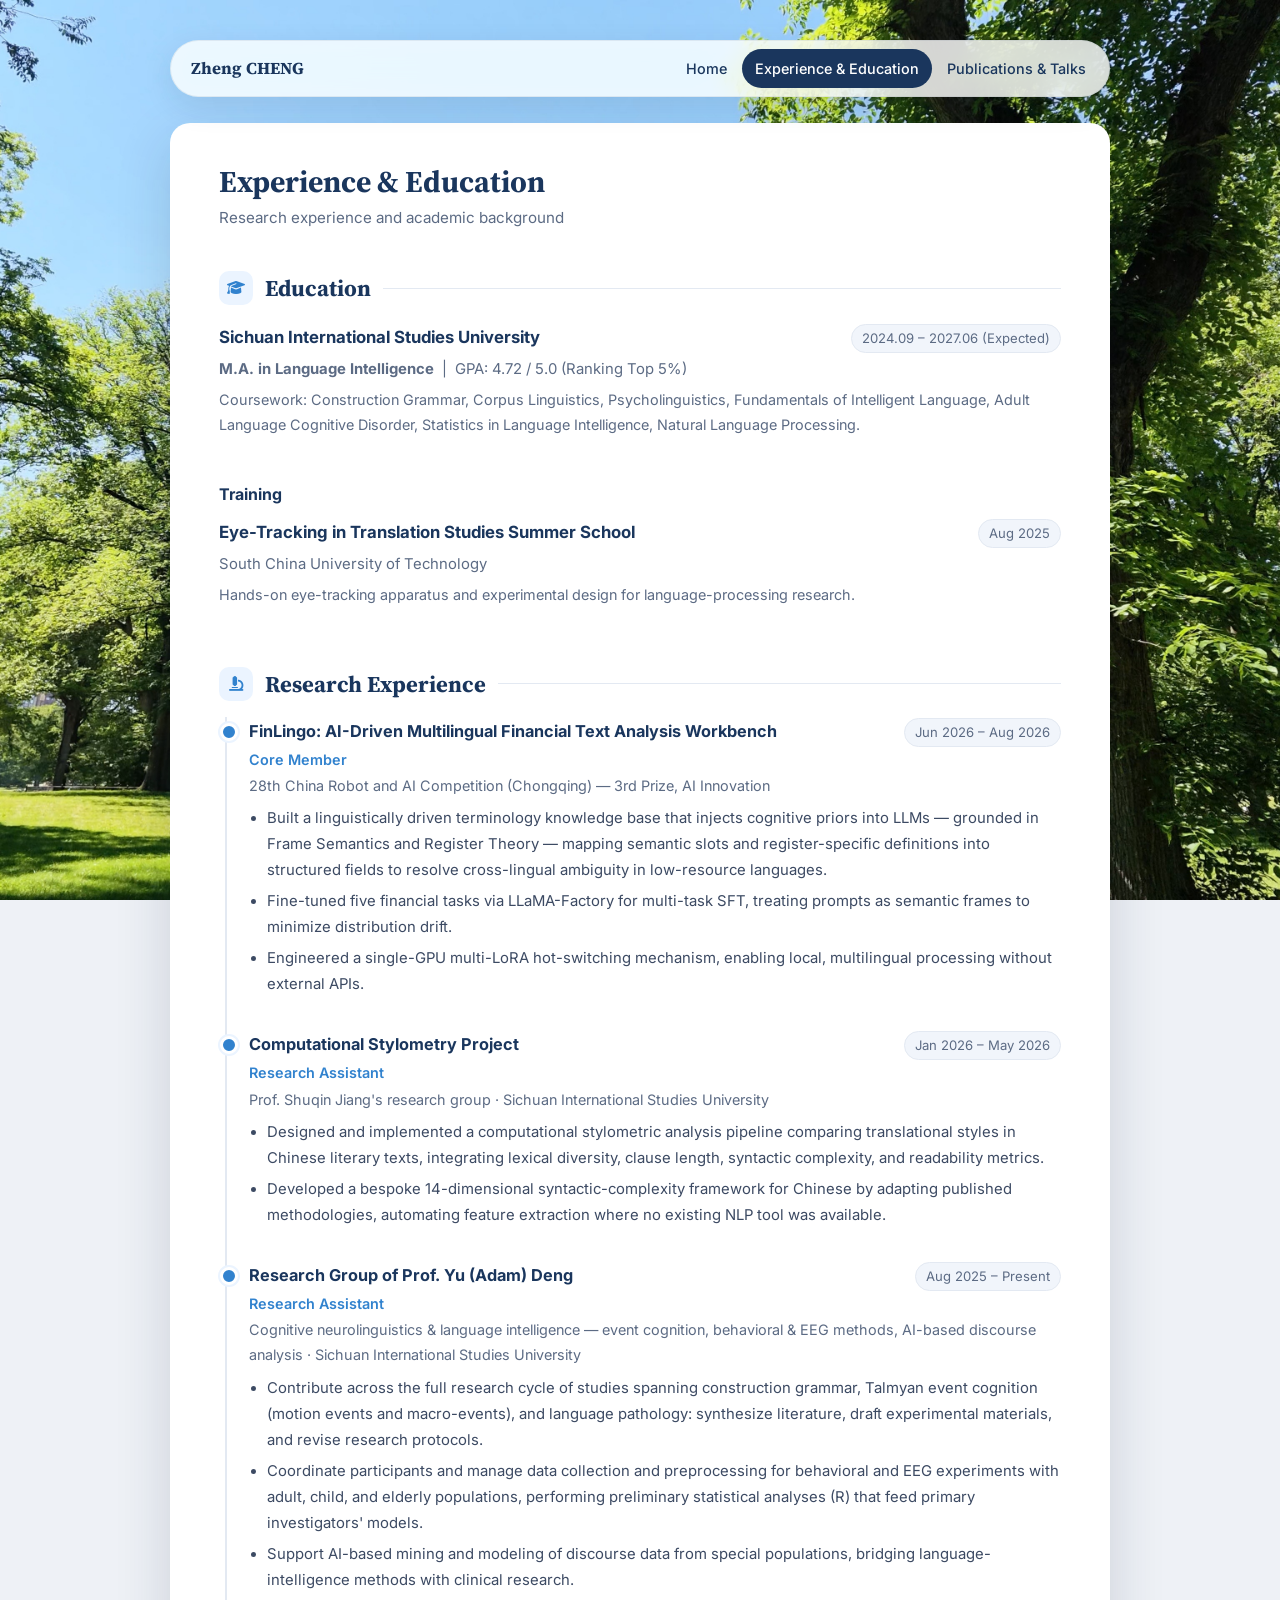
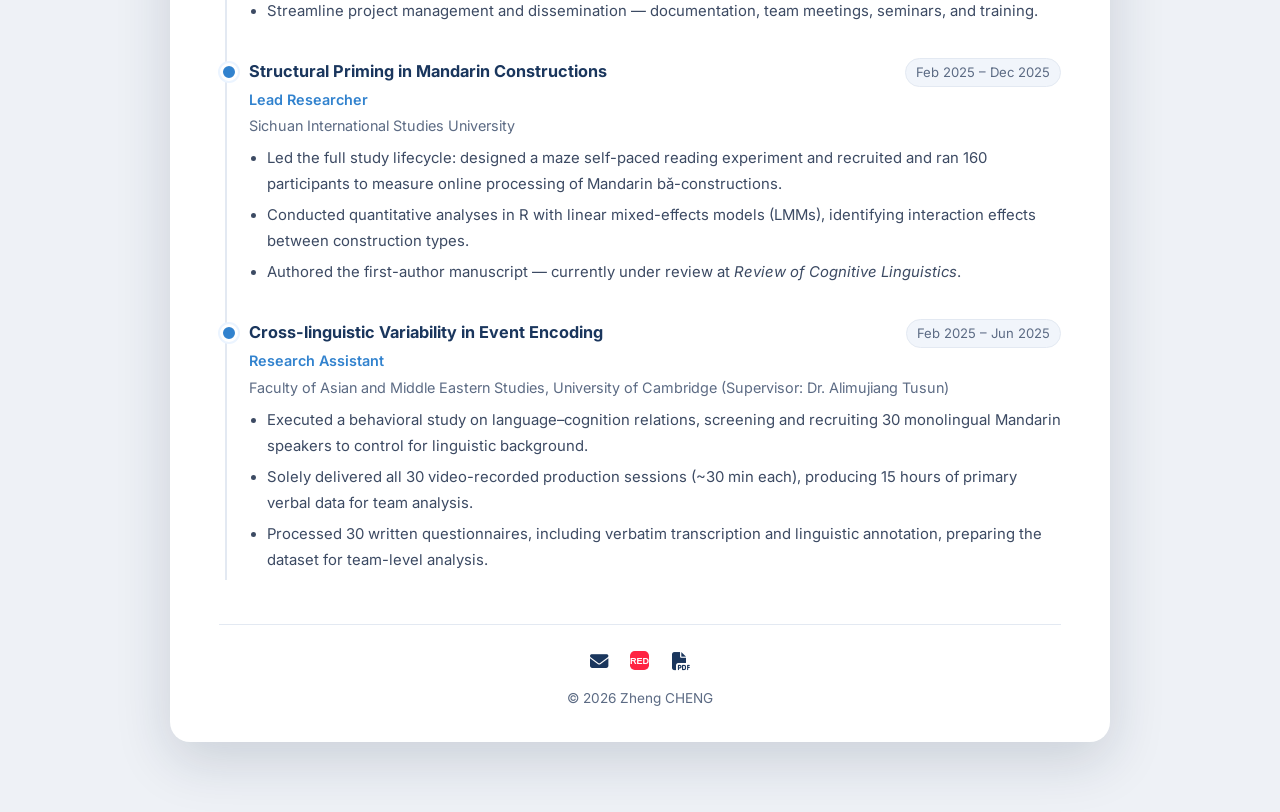
==== commit 99b507d3: "Add files via upload" ====
--- a/experience-education.html
+++ b/experience-education.html
@@ -42,7 +42,7 @@
           <strong>Sichuan International Studies University</strong>
           <span class="edu-date">2024.09 – 2027.06 (Expected)</span>
         </div>
-        <p class="edu-sub"><strong>M.A. in Language Intelligence</strong> &nbsp;|&nbsp; GPA: 4.72 / 5.0 (Top 10%)</p>
+        <p class="edu-sub"><strong>M.A. in Language Intelligence</strong> &nbsp;|&nbsp; GPA: 4.72 / 5.0 (Ranking Top 5%)</p>
         <p style="font-size:.9rem;color:var(--muted);">Coursework: Construction Grammar, Corpus Linguistics, Psycholinguistics, Fundamentals of Intelligent Language, Adult Language Cognitive Disorder, Statistics in Language Intelligence, Natural Language Processing.</p>
       </div>
 
@@ -63,8 +63,22 @@
 
       <div class="exp">
         <div class="exp-head">
+          <strong>FinLingo: AI-Driven Multilingual Financial Text Analysis Workbench</strong>
+          <span class="edu-date">Jun 2026 – Aug 2026</span>
+        </div>
+        <p class="exp-role">Core Member</p>
+        <p class="exp-org">28th China Robot and AI Competition (Chongqing) — 3rd Prize, AI Innovation</p>
+        <ul>
+          <li>Built a linguistically driven terminology knowledge base that injects cognitive priors into LLMs — grounded in Frame Semantics and Register Theory — mapping semantic slots and register-specific definitions into structured fields to resolve cross-lingual ambiguity in low-resource languages.</li>
+          <li>Fine-tuned five financial tasks via LLaMA-Factory for multi-task SFT, treating prompts as semantic frames to minimize distribution drift.</li>
+          <li>Engineered a single-GPU multi-LoRA hot-switching mechanism, enabling local, multilingual processing without external APIs.</li>
+        </ul>
+      </div>
+
+      <div class="exp">
+        <div class="exp-head">
           <strong>Computational Stylometry Project</strong>
-          <span class="edu-date">Jan 2026 – Present</span>
+          <span class="edu-date">Jan 2026 – May 2026</span>
         </div>
         <p class="exp-role">Research Assistant</p>
         <p class="exp-org">Prof. Shuqin Jiang's research group · Sichuan International Studies University</p>
@@ -112,7 +126,8 @@
         <p class="exp-org">Faculty of Asian and Middle Eastern Studies, University of Cambridge (Supervisor: Dr. Alimujiang Tusun)</p>
         <ul>
           <li>Executed a behavioral study on language–cognition relations, screening and recruiting 30 monolingual Mandarin speakers to control for linguistic background.</li>
-          <li>Solely delivered all 30 video-recorded production sessions (~30 min each), producing 15 hours of primary verbal data.</li>
+          <li>Solely delivered all 30 video-recorded production sessions (~30 min each), producing 15 hours of primary verbal data for team analysis.</li>
+          <li>Processed 30 written questionnaires, including verbatim transcription and linguistic annotation, preparing the dataset for team-level analysis.</li>
         </ul>
       </div>
 
